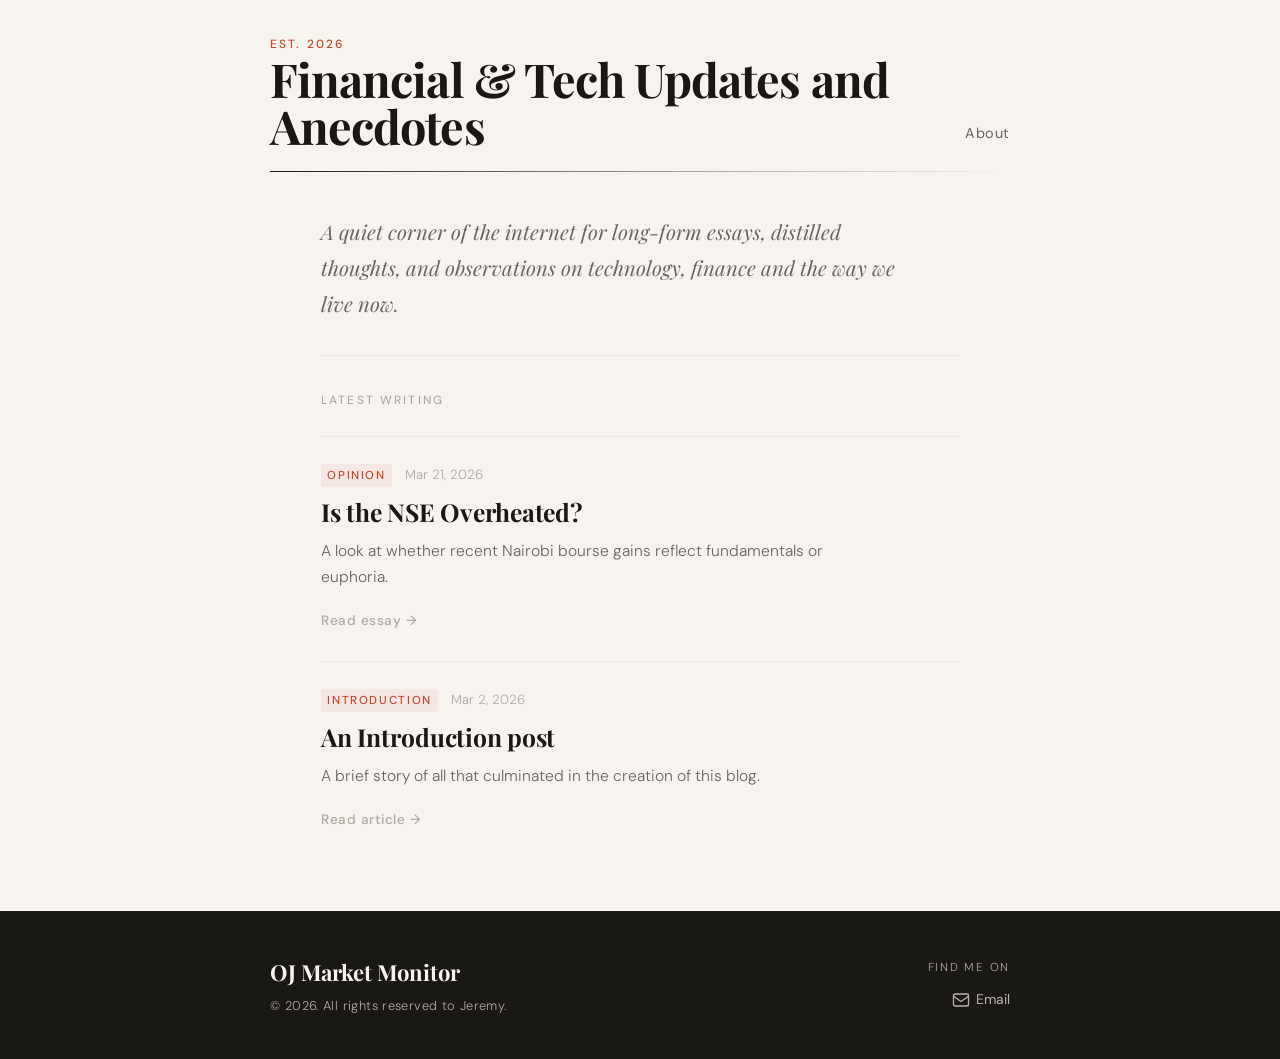
==== index.html @ dc209d35 "Update index.html" ====
<!DOCTYPE html>

<html lang="en">
<head>
<meta charset="utf-8"/>
<meta content="width=device-width, initial-scale=1.0" name="viewport"/>
<title>OJ Market Monitor</title>
<link href="/images/favicon.ico" rel="icon" type="image/x-icon"/>
<link href="style.css" rel="stylesheet"/>
<link href="https://fonts.googleapis.com/css2?family=Playfair+Display:ital,wght@0,400;0,700;1,400&amp;family=DM+Sans:wght@300;400;500&amp;display=swap" rel="stylesheet">
</link></head>
<body>
<!-- HEADER -->
<header class="site-header">
<div class="header-inner">
<div class="site-brand">
<span class="site-label">est. 2026</span>
<h1 class="site-title">Financial &amp; Tech Updates and Anecdotes</h1>
</div>
<br/>
<nav class="site-nav">
<a href="about.html">About</a>
</nav>
</div>
<div class="header-rule"></div>
</header>
<!-- MAIN -->
<main class="main-content">
<!-- INTRO -->
<section class="intro-section">
<p class="intro-text">
        A quiet corner of the internet for long-form essays, distilled thoughts, 
        and observations on technology, finance and the way we live now. 
      </p>
</section>
<!-- ARTICLE CARDS -->
<section class="articles-section">
<div class="section-label">Latest Writing</div><article class="card" data-index="04">
<a class="card-link" href="nse-overheated.html">
<div class="card-meta">
<span class="card-tag">Opinion</span>
<span class="card-date">Mar 21, 2026</span>
</div>
<h2 class="card-title">Is the NSE Overheated?</h2>
<p class="card-excerpt">
            A look at whether recent Nairobi bourse gains reflect fundamentals or euphoria.
          </p>
<span class="card-read">Read essay →</span>
</a>
</article>
<article class="card" data-index="01">
<a class="card-link" href="article1.html">
<div class="card-meta">
<span class="card-tag">Introduction</span>
<span class="card-date">Mar 2, 2026</span>
</div>
<h2 class="card-title">An Introduction post</h2>
<p class="card-excerpt">
             A brief story of all that culminated in the creation of this blog. 
          </p>
<span class="card-read">Read article →</span>
</a>
</article>
</section>
</main>
<!-- FOOTER -->
<footer class="site-footer">
<div class="footer-inner">
<div class="footer-brand">
<span class="footer-title">OJ Market Monitor</span>
<span class="footer-copy">© 2026. All rights reserved to Jeremy.</span>
</div>
<div class="footer-socials">
<span class="socials-label">Find me on</span>
<div class="social-links">
<a aria-label="Email" class="social-link" href="mailto:jeremyangwenyi.ja@gmail.com">
<svg fill="none" height="18" stroke="currentColor" stroke-width="1.8" viewbox="0 0 24 24" width="18"><rect height="16" rx="2" width="20" x="2" y="4"></rect><path d="m2 7 10 7 10-7"></path></svg>
            Email
          </a>
</div>
</div>
</div>
</footer>
<script src="main.js"></script>
</body>
</html>
---- style.css ----
/* =============================================
   THE MARGIN — style.css
   ============================================= */

*, *::before, *::after {
  box-sizing: border-box;
  margin: 0;
  padding: 0;
}

:root {
  --ink:        #1a1814;
  --ink-light:  #6b6560;
  --ink-faint:  #b0aaa4;
  --paper:      #f7f4ef;
  --paper-warm: #ede9e2;
  --accent:     #c9472b;
  --accent-pale:#f5e8e4;

  --font-serif: 'Playfair Display', Georgia, serif;
  --font-sans:  'DM Sans', system-ui, sans-serif;

  --max-width: 740px;
  --gutter:    clamp(1.25rem, 5vw, 3rem);
}

html {
  font-size: 17px;
  scroll-behavior: smooth;
}

body {
  background-color: var(--paper);
  color: var(--ink);
  font-family: var(--font-sans);
  font-weight: 300;
  line-height: 1.7;
  min-height: 100vh;
  display: flex;
  flex-direction: column;
}

/* ── HEADER ─────────────────────────────────── */

.site-header {
  padding: 2rem var(--gutter) 0;
  opacity: 0;
  transform: translateY(-12px);
  animation: fadeUp 0.6s ease forwards;
}

.header-inner {
  max-width: var(--max-width);
  margin: 0 auto;
  display: flex;
  align-items: flex-end;
  justify-content: space-between;
  gap: 1rem;
  padding-bottom: 1.25rem;
}

.site-brand {
  display: flex;
  flex-direction: column;
  gap: 0.1rem;
}

.site-label {
  font-family: var(--font-sans);
  font-size: 0.7rem;
  font-weight: 500;
  letter-spacing: 0.18em;
  text-transform: uppercase;
  color: var(--accent);
}

.site-title {
  font-family: var(--font-serif);
  font-size: clamp(2rem, 5vw, 2.75rem);
  font-weight: 700;
  letter-spacing: -0.02em;
  line-height: 1;
  color: var(--ink);
}

.site-nav {
  display: flex;
  gap: 1.5rem;
  padding-bottom: 0.25rem;
}

.site-nav a {
  font-family: var(--font-sans);
  font-size: 0.85rem;
  font-weight: 400;
  letter-spacing: 0.04em;
  color: var(--ink-light);
  text-decoration: none;
  transition: color 0.2s;
}

.site-nav a:hover {
  color: var(--accent);
}

.header-rule {
  max-width: var(--max-width);
  margin: 0 auto;
  height: 1px;
  background: linear-gradient(to right, var(--ink) 0%, var(--ink-faint) 60%, transparent 100%);
}

/* ── MAIN ────────────────────────────────────── */

.main-content {
  flex: 1;
  max-width: var(--max-width);
  width: 100%;
  margin: 0 auto;
  padding: 0 var(--gutter);
}

/* ── INTRO ───────────────────────────────────── */

.intro-section {
  padding: 2.5rem 0 2rem;
  border-bottom: 1px solid var(--paper-warm);
  opacity: 0;
  animation: fadeUp 0.6s 0.15s ease forwards;
}

.intro-text {
  font-family: var(--font-serif);
  font-style: italic;
  font-size: clamp(1rem, 2.5vw, 1.2rem);
  line-height: 1.75;
  color: var(--ink-light);
  max-width: 580px;
}

/* ── ARTICLES ────────────────────────────────── */

.articles-section {
  padding: 2rem 0 3rem;
}

.section-label {
  font-size: 0.7rem;
  font-weight: 500;
  letter-spacing: 0.18em;
  text-transform: uppercase;
  color: var(--ink-faint);
  margin-bottom: 1.5rem;
}

/* ── CARD ────────────────────────────────────── */

.card {
  border-top: 1px solid var(--paper-warm);
  opacity: 0;
  animation: fadeUp 0.55s ease forwards;
}

.card:nth-child(2) { animation-delay: 0.25s; }
.card:nth-child(3) { animation-delay: 0.35s; }
.card:nth-child(4) { animation-delay: 0.45s; }
.card:nth-child(5) { animation-delay: 0.55s; }

.card-link {
  display: block;
  padding: 1.6rem 0;
  text-decoration: none;
  color: inherit;
  position: relative;
  transition: padding-left 0.3s ease;
}

.card-link::before {
  content: '';
  position: absolute;
  left: 0;
  top: 1.6rem;
  bottom: 1.6rem;
  width: 2px;
  background-color: var(--accent);
  transform: scaleY(0);
  transform-origin: top;
  transition: transform 0.3s ease;
}

.card:hover .card-link {
  padding-left: 1rem;
}

.card:hover .card-link::before {
  transform: scaleY(1);
}

.card-meta {
  display: flex;
  align-items: center;
  gap: 0.75rem;
  margin-bottom: 0.5rem;
}

.card-tag {
  font-size: 0.68rem;
  font-weight: 500;
  letter-spacing: 0.14em;
  text-transform: uppercase;
  color: var(--accent);
  background-color: var(--accent-pale);
  padding: 0.15em 0.55em;
  border-radius: 2px;
}

.card-date {
  font-size: 0.78rem;
  color: var(--ink-faint);
}

.card-title {
  font-family: var(--font-serif);
  font-size: clamp(1.15rem, 3vw, 1.45rem);
  font-weight: 700;
  line-height: 1.3;
  letter-spacing: -0.01em;
  color: var(--ink);
  margin-bottom: 0.6rem;
  transition: color 0.2s;
}

.card:hover .card-title {
  color: var(--accent);
}

.card-excerpt {
  font-size: 0.92rem;
  color: var(--ink-light);
  line-height: 1.65;
  margin-bottom: 0.9rem;
  max-width: 560px;
}

.card-read {
  font-size: 0.8rem;
  font-weight: 500;
  letter-spacing: 0.04em;
  color: var(--ink-faint);
  transition: color 0.2s;
}

.card:hover .card-read {
  color: var(--accent);
}

/* ── FOOTER ──────────────────────────────────── */

.site-footer {
  background-color: var(--ink);
  color: var(--paper);
  padding: 2.5rem var(--gutter);
}

.footer-inner {
  max-width: var(--max-width);
  margin: 0 auto;
  display: flex;
  align-items: center;
  justify-content: space-between;
  gap: 2rem;
  flex-wrap: wrap;
}

.footer-brand {
  display: flex;
  flex-direction: column;
  gap: 0.2rem;
}

.footer-title {
  font-family: var(--font-serif);
  font-size: 1.3rem;
  font-weight: 700;
}

.footer-copy {
  font-size: 0.75rem;
  color: var(--ink-faint);
  letter-spacing: 0.03em;
}

.footer-socials {
  display: flex;
  flex-direction: column;
  align-items: flex-end;
  gap: 0.6rem;
}

.socials-label {
  font-size: 0.68rem;
  letter-spacing: 0.15em;
  text-transform: uppercase;
  color: var(--ink-faint);
}

.social-links {
  display: flex;
  gap: 1.25rem;
  flex-wrap: wrap;
}

.social-link {
  display: flex;
  align-items: center;
  gap: 0.35rem;
  font-size: 0.82rem;
  font-weight: 400;
  color: var(--paper-warm);
  text-decoration: none;
  opacity: 0.75;
  transition: opacity 0.2s, color 0.2s;
}

.social-link:hover {
  opacity: 1;
  color: var(--accent);
}

/* ── ANIMATION ───────────────────────────────── */

@keyframes fadeUp {
  to {
    opacity: 1;
    transform: translateY(0);
  }
  from {
    opacity: 0;
    transform: translateY(16px);
  }
}

/* ── ARTICLE PAGE ────────────────────────────── */

.article-hero {
  padding: 3rem 0 2.5rem;
  border-bottom: 1px solid var(--paper-warm);
  opacity: 0;
  animation: fadeUp 0.6s 0.1s ease forwards;
}

.article-back {
  display: inline-flex;
  align-items: center;
  gap: 0.4rem;
  font-size: 0.78rem;
  font-weight: 500;
  letter-spacing: 0.06em;
  color: var(--ink-faint);
  text-decoration: none;
  margin-bottom: 2rem;
  transition: color 0.2s;
}

.article-back:hover {
  color: var(--accent);
}

.article-back svg {
  transition: transform 0.2s;
}

.article-back:hover svg {
  transform: translateX(-3px);
}

.article-meta {
  display: flex;
  align-items: center;
  gap: 0.75rem;
  margin-bottom: 1rem;
}

.article-title {
  font-family: var(--font-serif);
  font-size: clamp(1.9rem, 5vw, 2.75rem);
  font-weight: 700;
  line-height: 1.2;
  letter-spacing: -0.02em;
  color: var(--ink);
  margin-bottom: 1.25rem;
}

.article-byline {
  display: flex;
  align-items: center;
  gap: 1rem;
  font-size: 0.82rem;
  color: var(--ink-faint);
}

.article-byline .author {
  color: var(--ink-light);
  font-weight: 500;
}

.article-byline .sep {
  width: 3px;
  height: 3px;
  border-radius: 50%;
  background: var(--ink-faint);
  display: inline-block;
}

/* ── ARTICLE BODY ────────────────────────────── */

.article-body {
  padding: 2.5rem 0 3.5rem;
  opacity: 0;
  animation: fadeUp 0.6s 0.25s ease forwards;
}

.article-body .lead {
  font-family: var(--font-serif);
  font-style: italic;
  font-size: clamp(1.05rem, 2.5vw, 1.25rem);
  line-height: 1.75;
  color: var(--ink-light);
  margin-bottom: 2rem;
  padding-bottom: 2rem;
  border-bottom: 1px solid var(--paper-warm);
}

.article-body p {
  font-size: 1rem;
  line-height: 1.8;
  color: var(--ink);
  margin-bottom: 1.4rem;
}

.article-body h2 {
  font-family: var(--font-serif);
  font-size: clamp(1.2rem, 3vw, 1.5rem);
  font-weight: 700;
  line-height: 1.3;
  letter-spacing: -0.01em;
  color: var(--ink);
  margin: 2.5rem 0 0.9rem;
}

.article-body blockquote {
  margin: 2rem 0;
  padding: 1.25rem 1.5rem;
  border-left: 3px solid var(--accent);
  background-color: var(--accent-pale);
  border-radius: 0 4px 4px 0;
}

.article-body blockquote p {
  font-family: var(--font-serif);
  font-style: italic;
  font-size: 1.05rem;
  color: var(--ink-light);
  margin-bottom: 0;
}

/* ── ARTICLE FOOTER ──────────────────────────── */

.article-footer {
  padding: 2rem 0 3rem;
  border-top: 1px solid var(--paper-warm);
  opacity: 0;
  animation: fadeUp 0.6s 0.4s ease forwards;
}

.article-footer-label {
  font-size: 0.7rem;
  font-weight: 500;
  letter-spacing: 0.18em;
  text-transform: uppercase;
  color: var(--ink-faint);
  margin-bottom: 1.25rem;
}

.article-nav {
  display: flex;
  gap: 1rem;
  flex-wrap: wrap;
}

.article-nav-link {
  display: inline-flex;
  align-items: center;
  gap: 0.5rem;
  font-size: 0.85rem;
  font-weight: 500;
  color: var(--ink);
  text-decoration: none;
  padding: 0.6rem 1rem;
  border: 1px solid var(--paper-warm);
  border-radius: 3px;
  background: white;
  transition: border-color 0.2s, color 0.2s, background 0.2s;
}

.article-nav-link:hover {
  border-color: var(--accent);
  color: var(--accent);
  background: var(--accent-pale);
}

/* ── RESPONSIVE ──────────────────────────────── */

@media (max-width: 540px) {
  .header-inner {
    flex-direction: column;
    align-items: flex-start;
    gap: 0.75rem;
  }

  .footer-inner {
    flex-direction: column;
    align-items: flex-start;
  }

  .footer-socials {
    align-items: flex-start;
  }
}
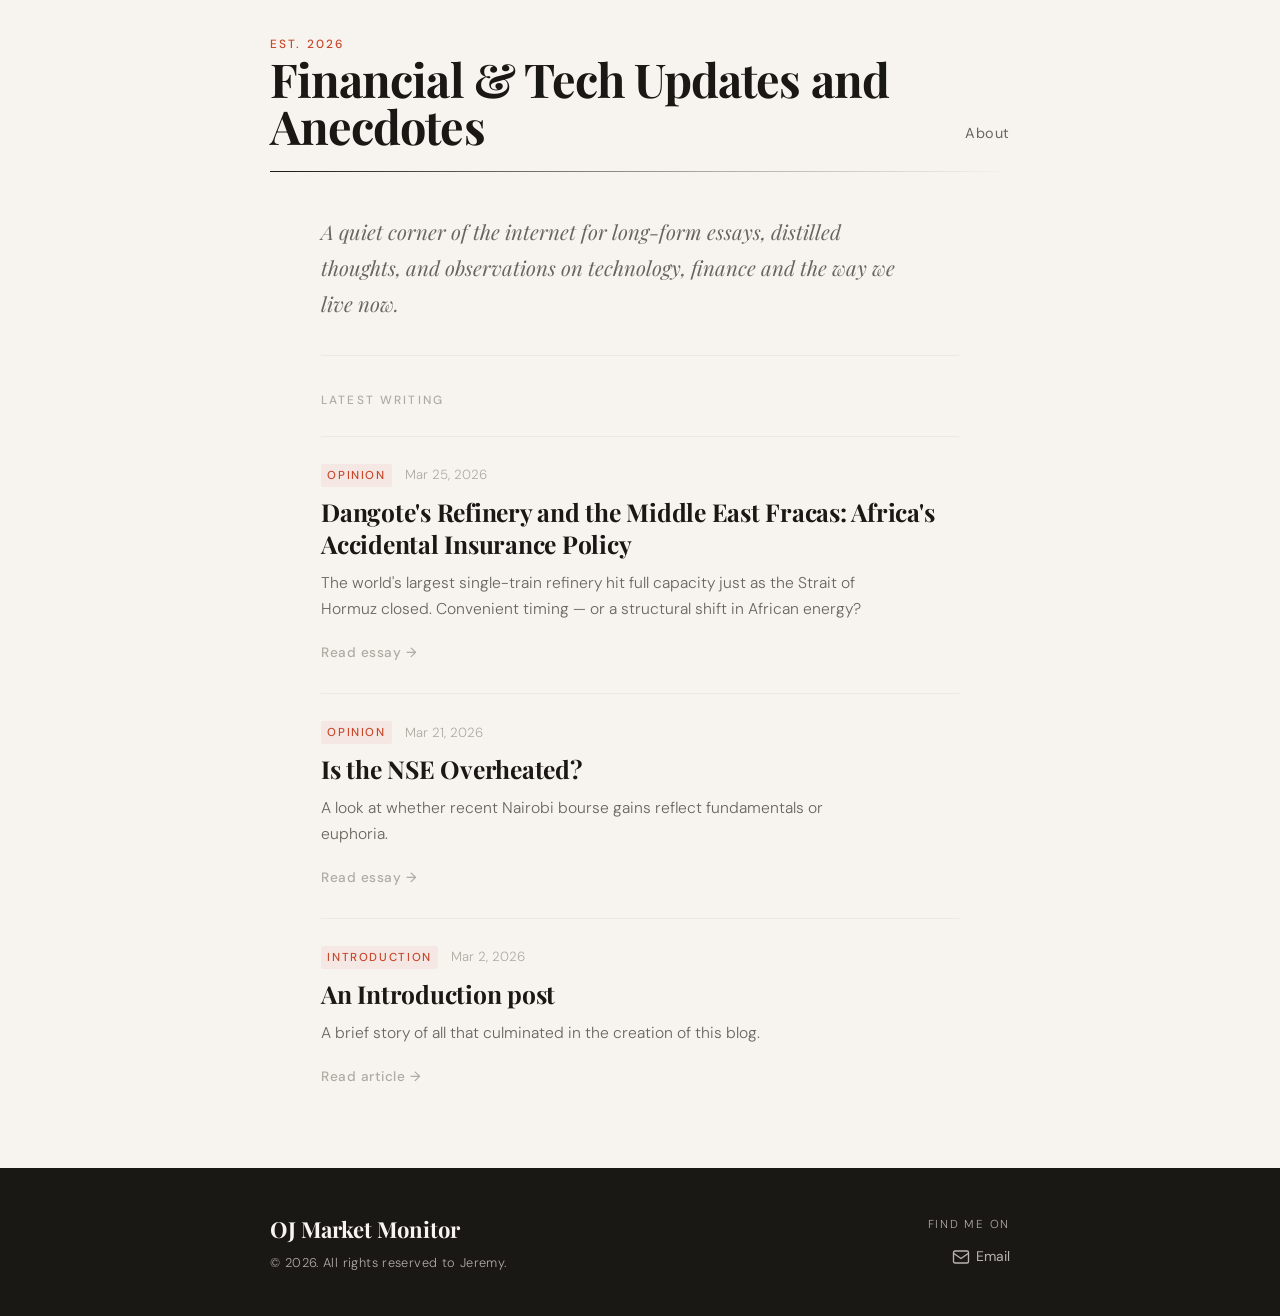
==== commit ac952717: "Auto: publish new article" ====
--- a/index.html
+++ b/index.html
@@ -7,8 +7,8 @@
 <title>OJ Market Monitor</title>
 <link href="/images/favicon.ico" rel="icon" type="image/x-icon"/>
 <link href="style.css" rel="stylesheet"/>
-<link href="https://fonts.googleapis.com/css2?family=Playfair+Display:ital,wght@0,400;0,700;1,400&amp;family=DM+Sans:wght@300;400;500&amp;display=swap" rel="stylesheet">
-</link></head>
+<link href="https://fonts.googleapis.com/css2?family=Playfair+Display:ital,wght@0,400;0,700;1,400&amp;family=DM+Sans:wght@300;400;500&amp;display=swap" rel="stylesheet"/>
+</head>
 <body>
 <!-- HEADER -->
 <header class="site-header">
@@ -35,7 +35,19 @@
 </section>
 <!-- ARTICLE CARDS -->
 <section class="articles-section">
-<div class="section-label">Latest Writing</div><article class="card" data-index="04">
+<div class="section-label">Latest Writing</div><article class="card" data-index="05">
+<a class="card-link" href="dangote-refinery-hormuz.html">
+<div class="card-meta">
+<span class="card-tag">Opinion</span>
+<span class="card-date">Mar 25, 2026</span>
+</div>
+<h2 class="card-title">Dangote's Refinery and the Middle East Fracas: Africa's Accidental Insurance Policy</h2>
+<p class="card-excerpt">
+            The world's largest single-train refinery hit full capacity just as the Strait of Hormuz closed. Convenient timing — or a structural shift in African energy?
+          </p>
+<span class="card-read">Read essay →</span>
+</a>
+</article><article class="card" data-index="04">
 <a class="card-link" href="nse-overheated.html">
 <div class="card-meta">
 <span class="card-tag">Opinion</span>
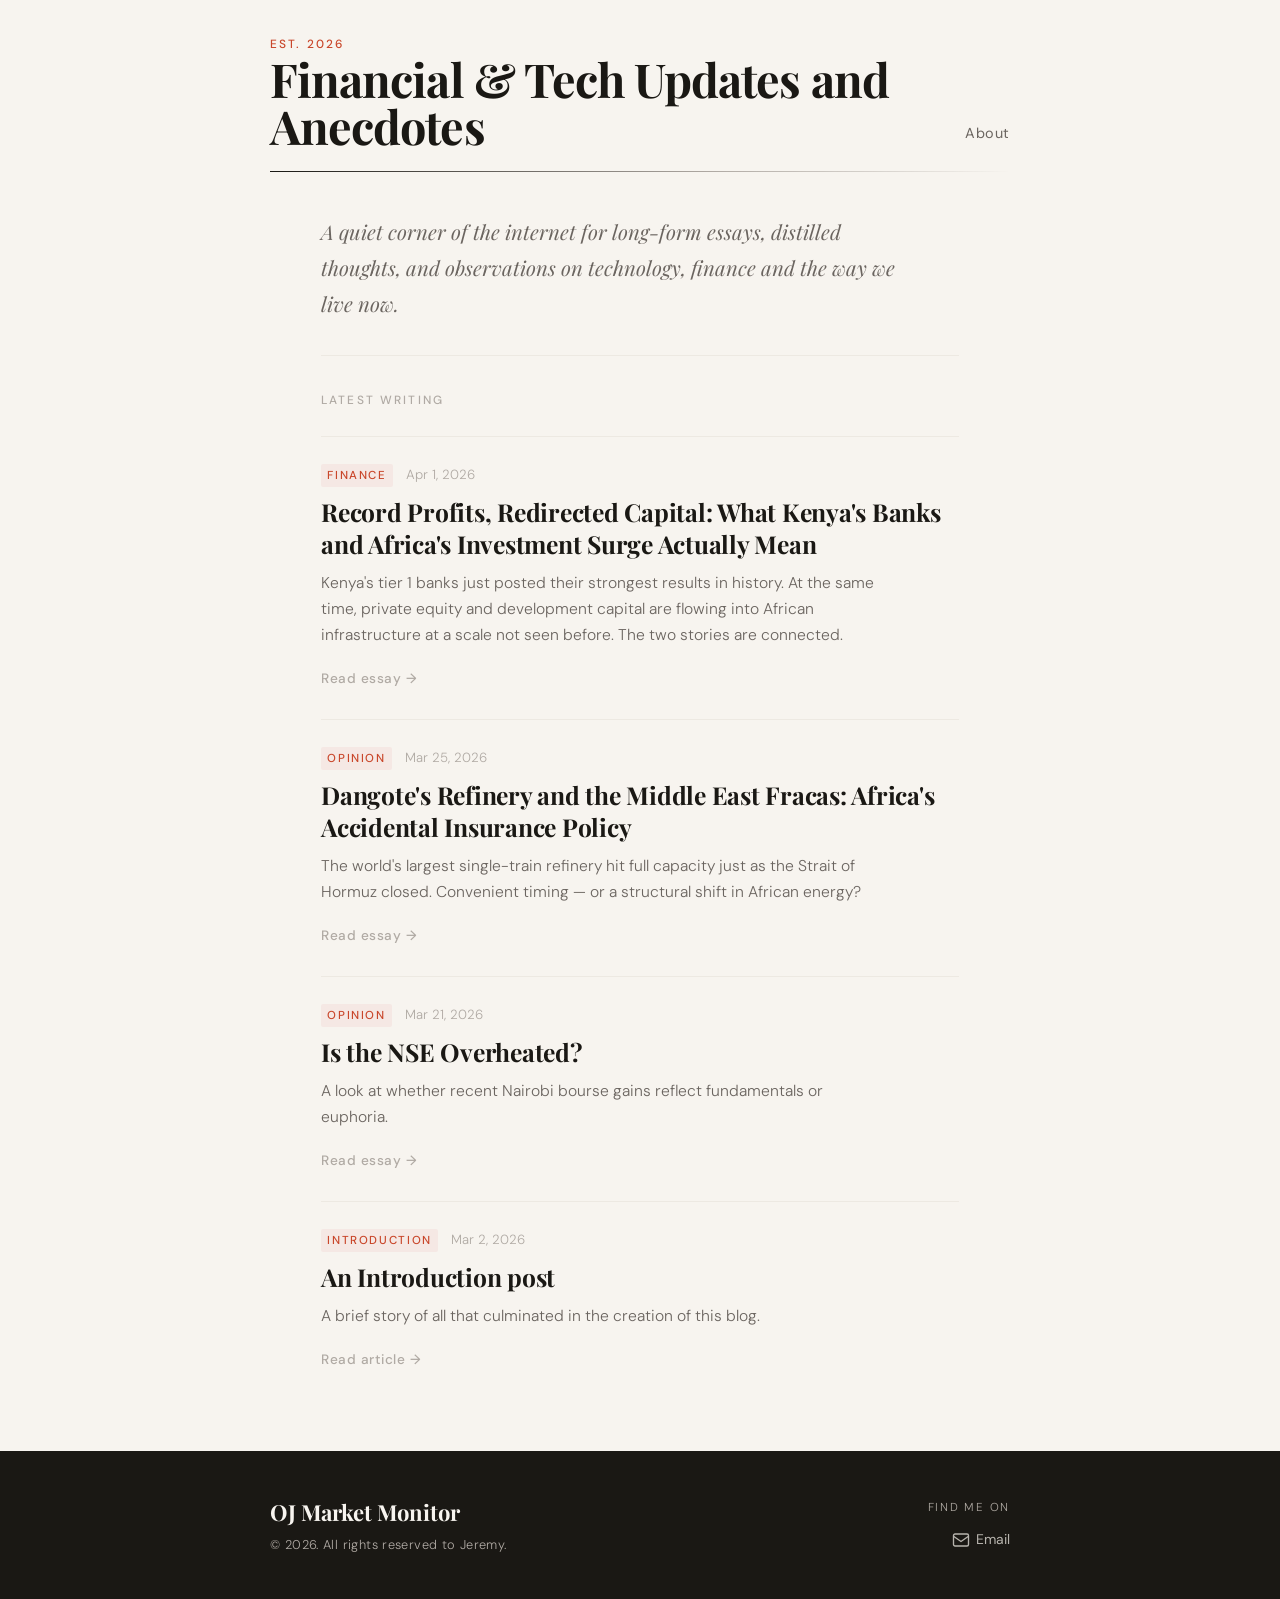
==== commit a9817bcf: "Auto: publish new article" ====
--- a/index.html
+++ b/index.html
@@ -5,7 +5,6 @@
 <meta charset="utf-8"/>
 <meta content="width=device-width, initial-scale=1.0" name="viewport"/>
 <title>OJ Market Monitor</title>
-<link href="/images/favicon.ico" rel="icon" type="image/x-icon"/>
 <link href="style.css" rel="stylesheet"/>
 <link href="https://fonts.googleapis.com/css2?family=Playfair+Display:ital,wght@0,400;0,700;1,400&amp;family=DM+Sans:wght@300;400;500&amp;display=swap" rel="stylesheet"/>
 </head>
@@ -35,7 +34,19 @@
 </section>
 <!-- ARTICLE CARDS -->
 <section class="articles-section">
-<div class="section-label">Latest Writing</div><article class="card" data-index="05">
+<div class="section-label">Latest Writing</div><article class="card" data-index="06">
+<a class="card-link" href="kenyan-banks-africa-investment.html">
+<div class="card-meta">
+<span class="card-tag">Finance</span>
+<span class="card-date">Apr 1, 2026</span>
+</div>
+<h2 class="card-title">Record Profits, Redirected Capital: What Kenya's Banks and Africa's Investment Surge Actually Mean</h2>
+<p class="card-excerpt">
+            Kenya's tier 1 banks just posted their strongest results in history. At the same time, private equity and development capital are flowing into African infrastructure at a scale not seen before. The two stories are connected.
+          </p>
+<span class="card-read">Read essay →</span>
+</a>
+</article><article class="card" data-index="05">
 <a class="card-link" href="dangote-refinery-hormuz.html">
 <div class="card-meta">
 <span class="card-tag">Opinion</span>
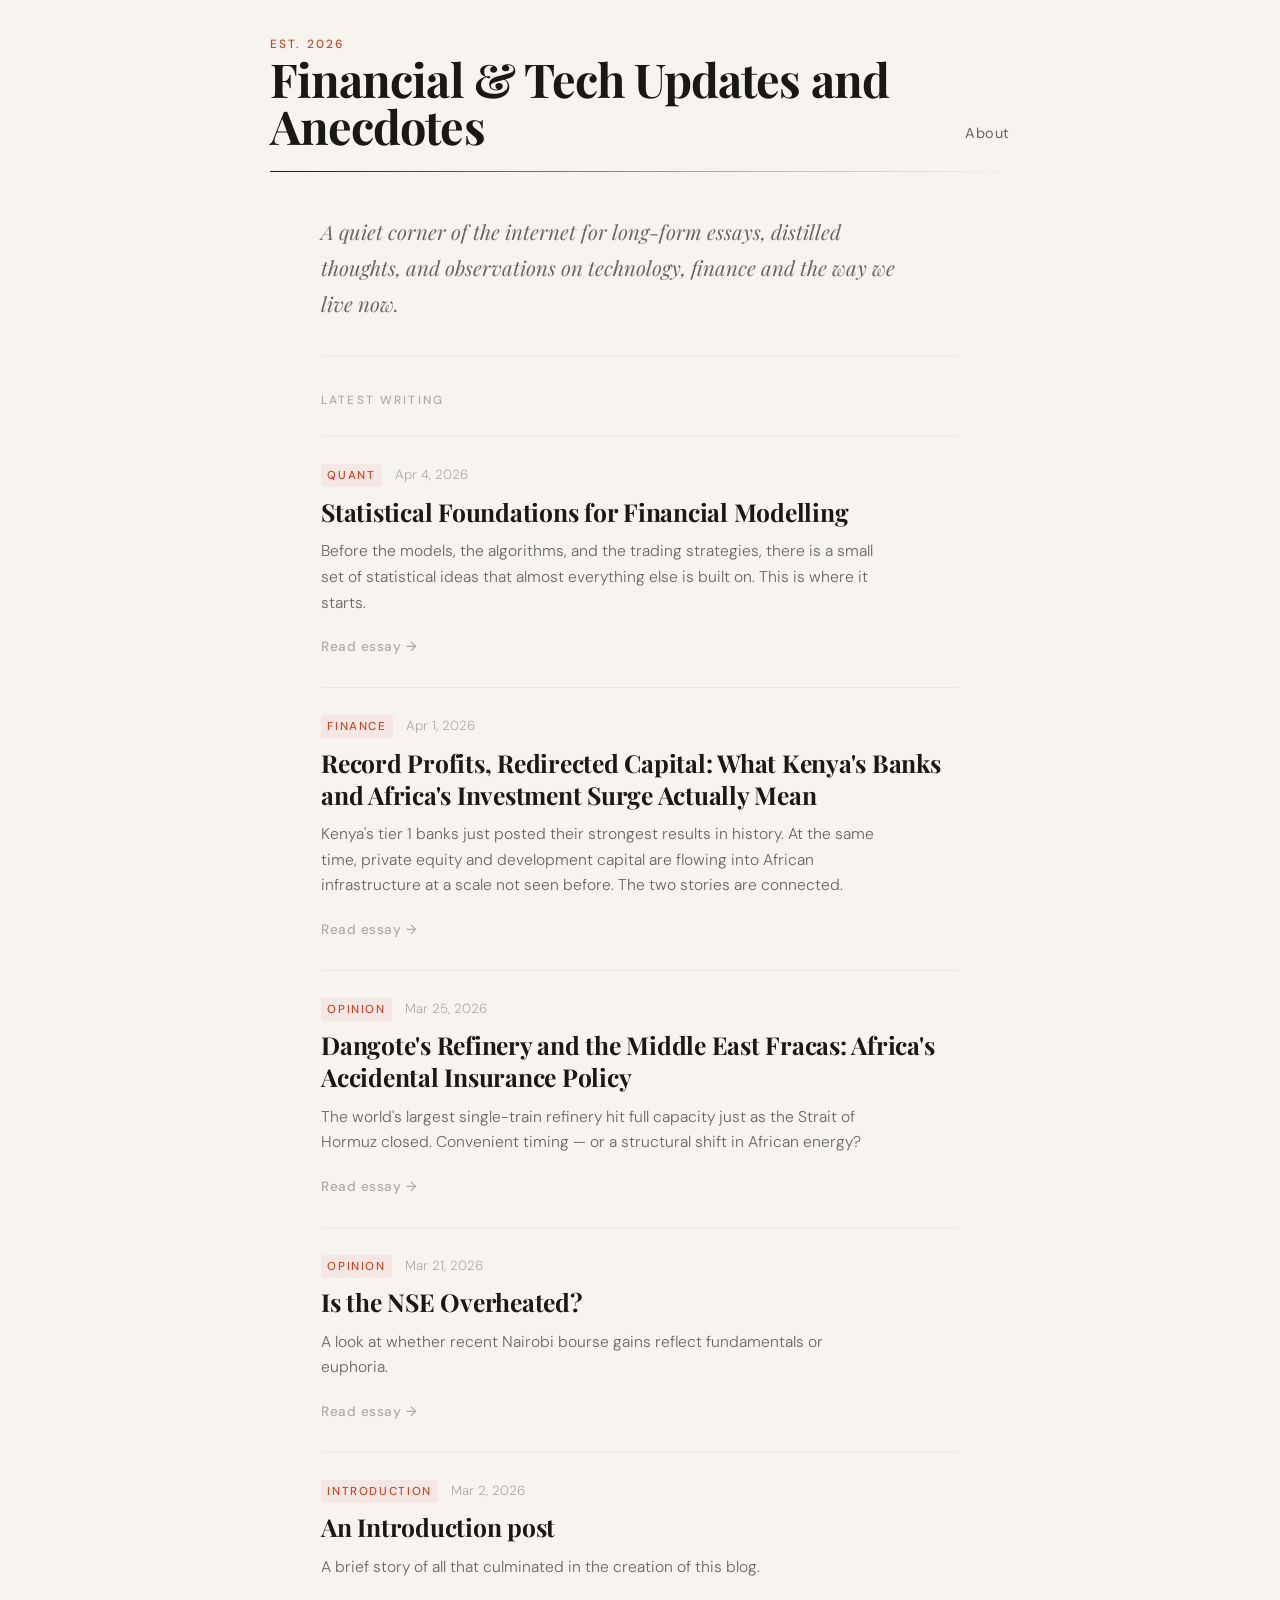
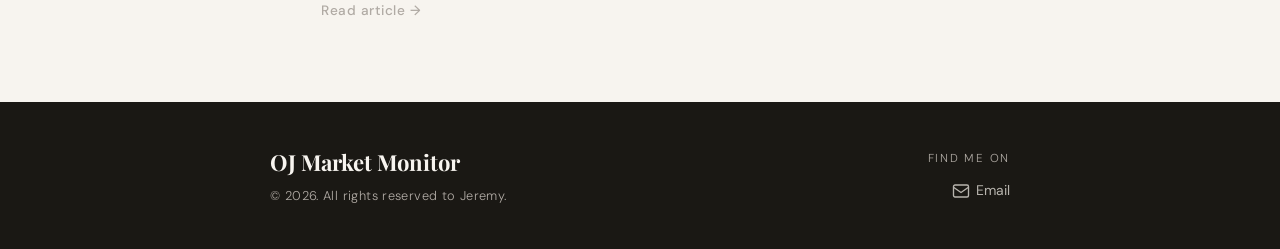
==== commit 54f7ca5d: "Auto: publish new article" ====
--- a/index.html
+++ b/index.html
@@ -34,7 +34,19 @@
 </section>
 <!-- ARTICLE CARDS -->
 <section class="articles-section">
-<div class="section-label">Latest Writing</div><article class="card" data-index="06">
+<div class="section-label">Latest Writing</div><article class="card" data-index="07">
+<a class="card-link" href="statistical-foundations.html">
+<div class="card-meta">
+<span class="card-tag">Quant</span>
+<span class="card-date">Apr 4, 2026</span>
+</div>
+<h2 class="card-title">Statistical Foundations for Financial Modelling</h2>
+<p class="card-excerpt">
+            Before the models, the algorithms, and the trading strategies, there is a small set of statistical ideas that almost everything else is built on. This is where it starts.
+          </p>
+<span class="card-read">Read essay →</span>
+</a>
+</article><article class="card" data-index="06">
 <a class="card-link" href="kenyan-banks-africa-investment.html">
 <div class="card-meta">
 <span class="card-tag">Finance</span>
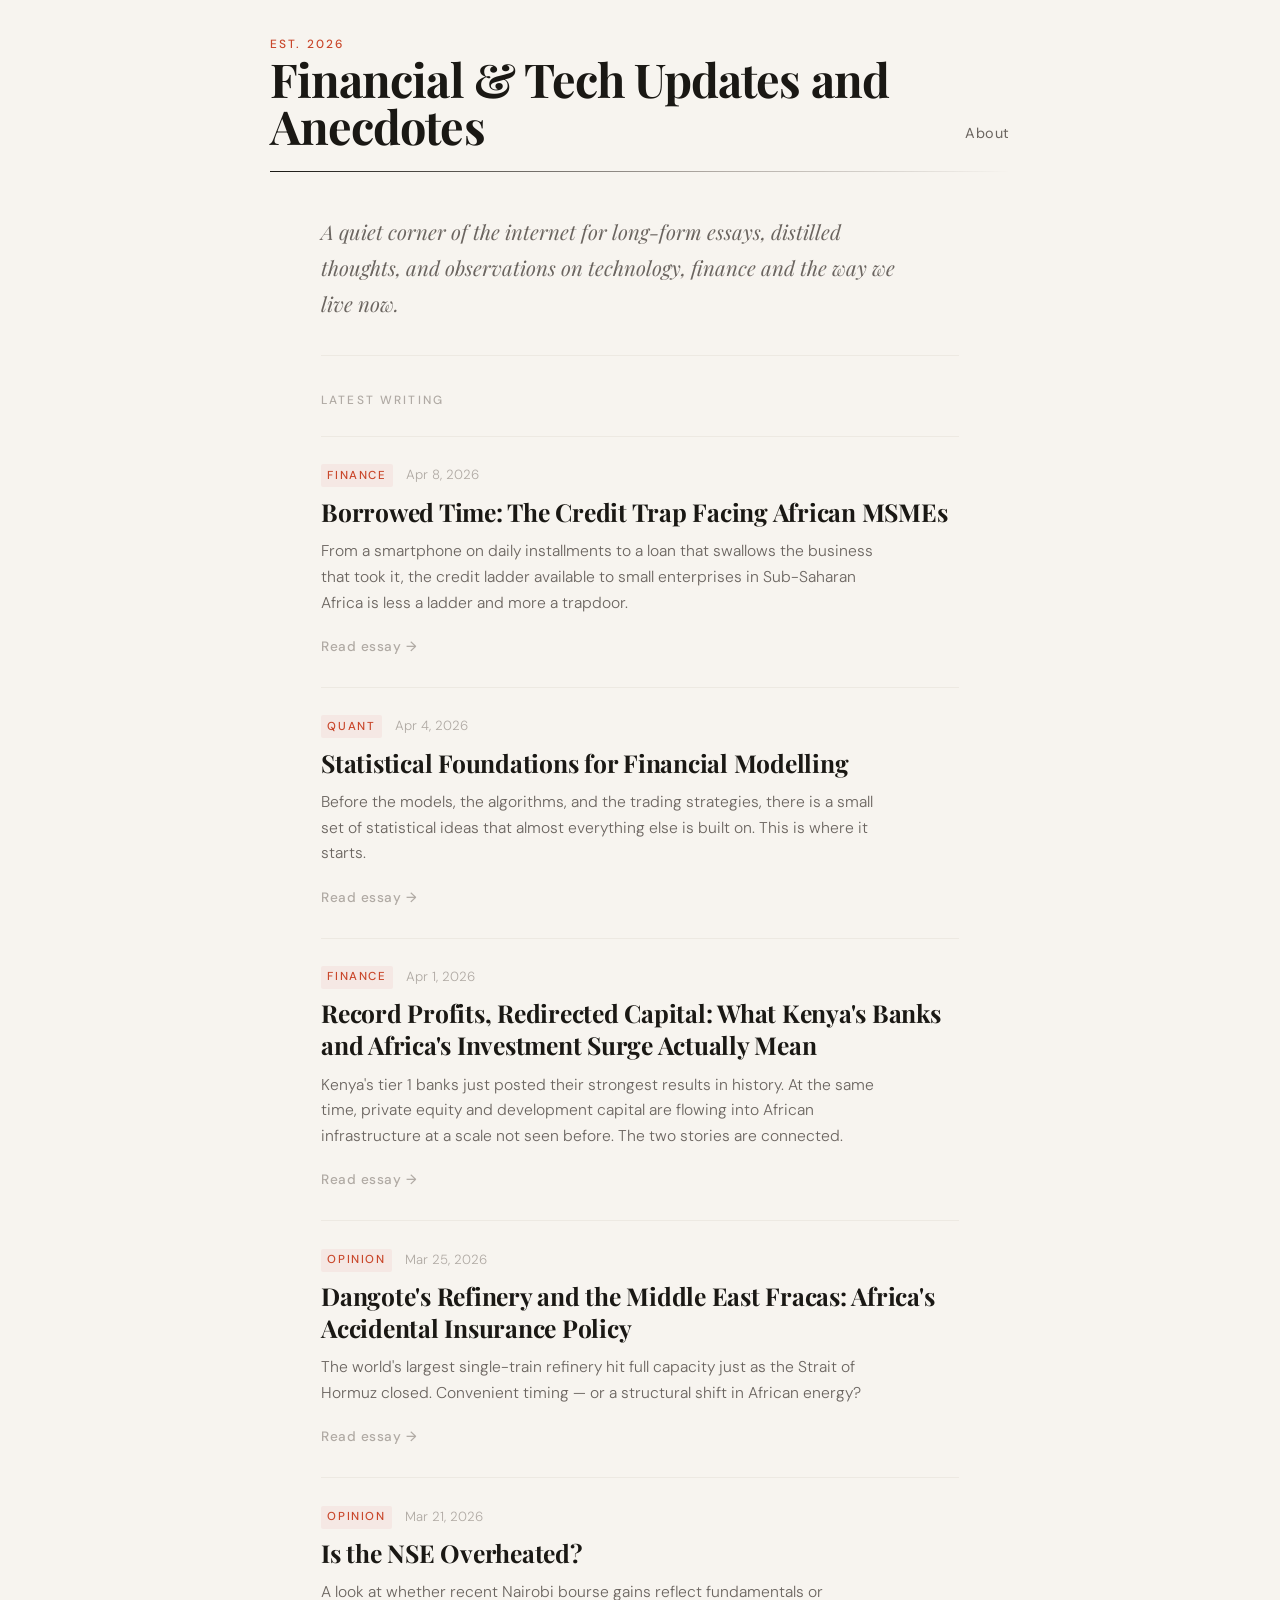
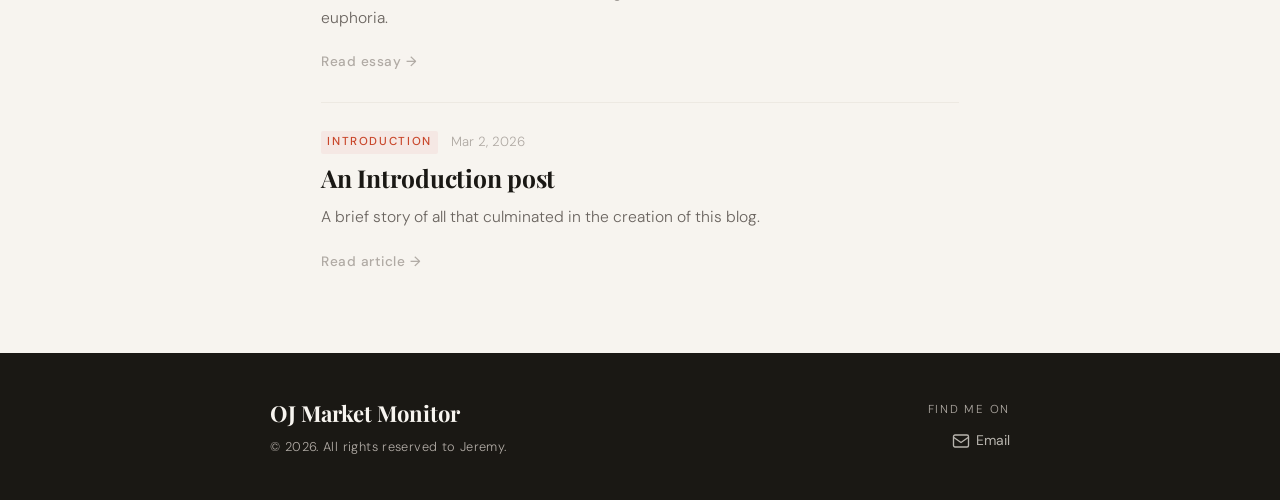
==== commit 3e460ed0: "Auto: publish new article" ====
--- a/index.html
+++ b/index.html
@@ -34,7 +34,19 @@
 </section>
 <!-- ARTICLE CARDS -->
 <section class="articles-section">
-<div class="section-label">Latest Writing</div><article class="card" data-index="07">
+<div class="section-label">Latest Writing</div><article class="card" data-index="08">
+<a class="card-link" href="credit-financing-africa.html">
+<div class="card-meta">
+<span class="card-tag">Finance</span>
+<span class="card-date">Apr 8, 2026</span>
+</div>
+<h2 class="card-title">Borrowed Time: The Credit Trap Facing African MSMEs</h2>
+<p class="card-excerpt">
+            From a smartphone on daily installments to a loan that swallows the business that took it, the credit ladder available to small enterprises in Sub-Saharan Africa is less a ladder and more a trapdoor.
+          </p>
+<span class="card-read">Read essay →</span>
+</a>
+</article><article class="card" data-index="07">
 <a class="card-link" href="statistical-foundations.html">
 <div class="card-meta">
 <span class="card-tag">Quant</span>
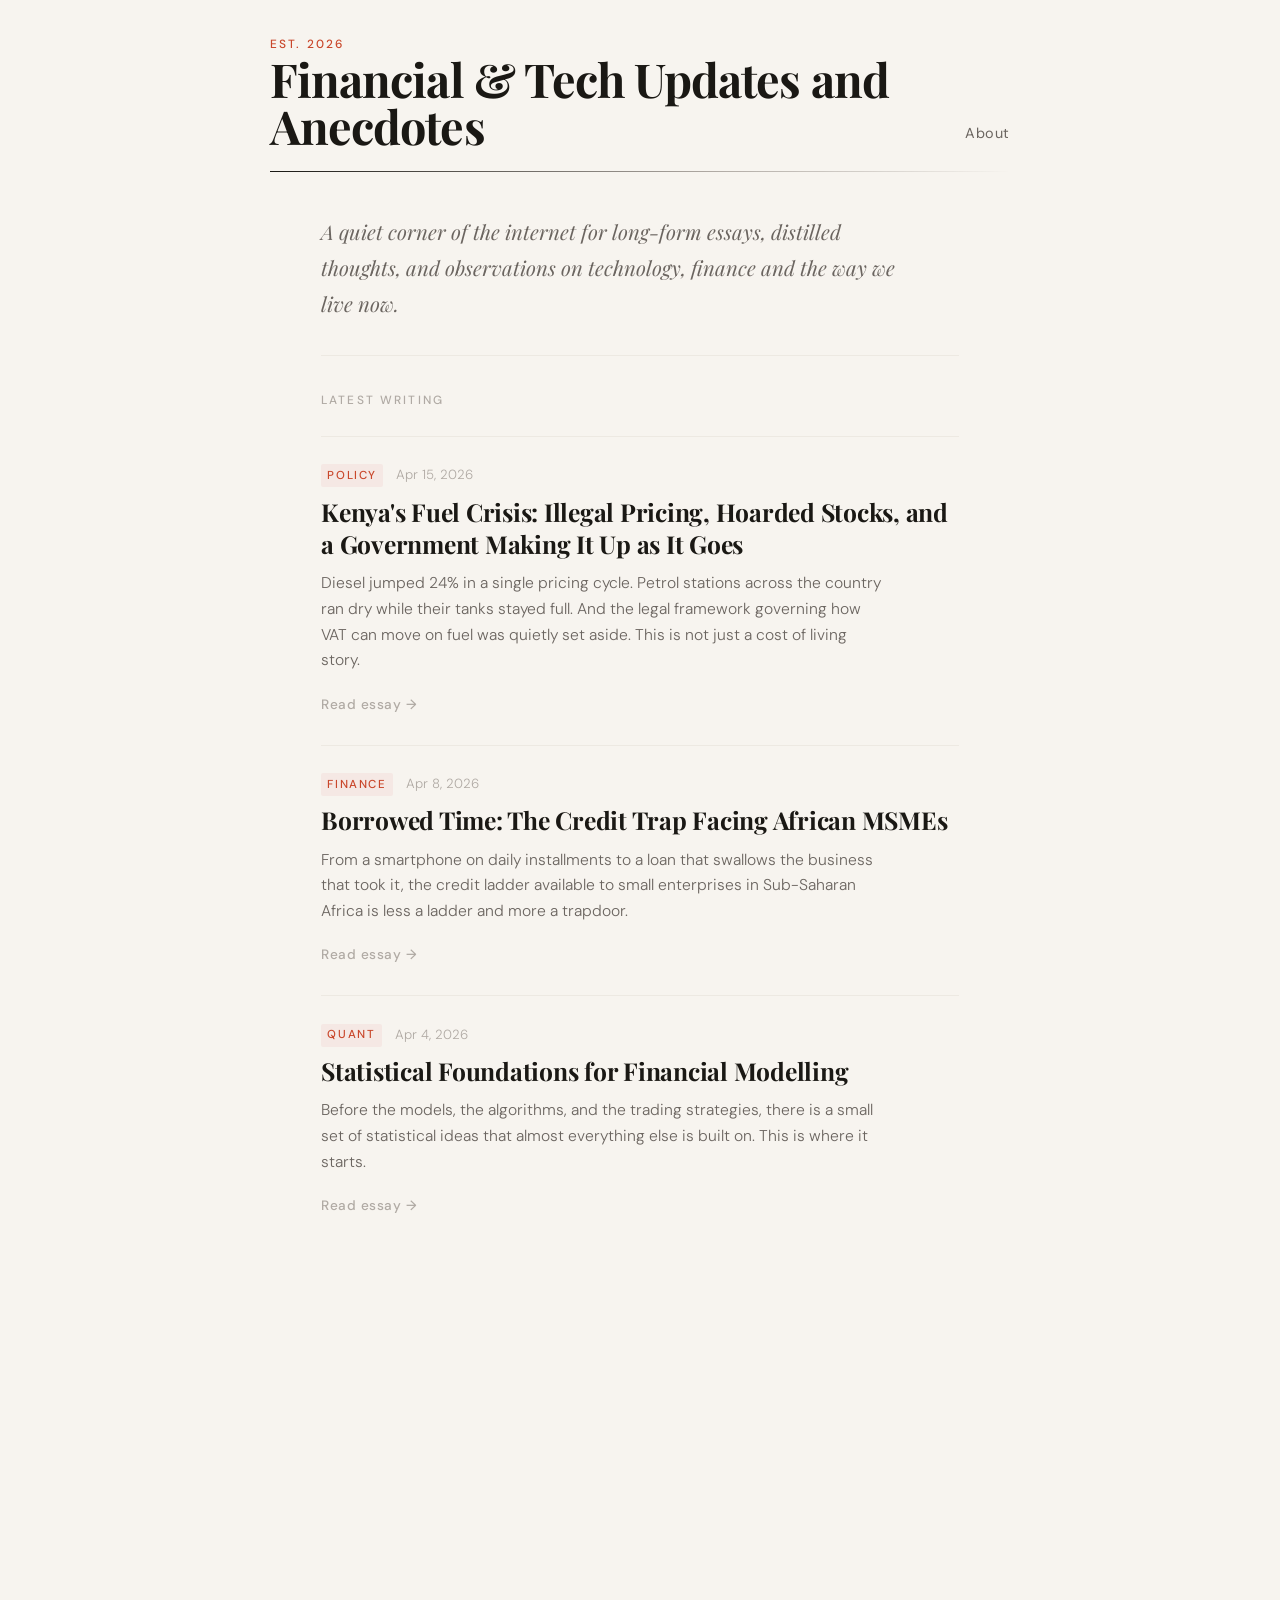
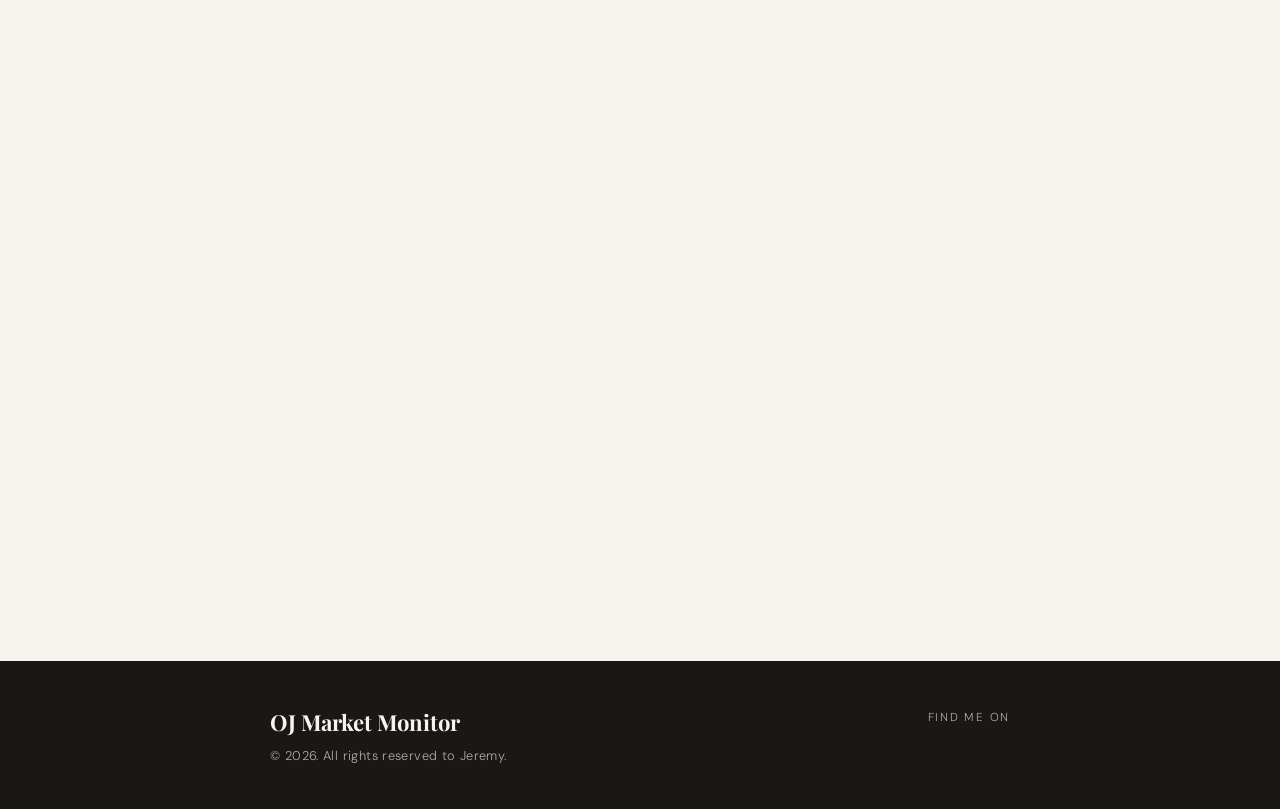
==== commit 3698d478: "Auto: publish new article" ====
--- a/index.html
+++ b/index.html
@@ -34,7 +34,19 @@
 </section>
 <!-- ARTICLE CARDS -->
 <section class="articles-section">
-<div class="section-label">Latest Writing</div><article class="card" data-index="08">
+<div class="section-label">Latest Writing</div><article class="card" data-index="09">
+<a class="card-link" href="kenya-fuel-crisis.html">
+<div class="card-meta">
+<span class="card-tag">Policy</span>
+<span class="card-date">Apr 15, 2026</span>
+</div>
+<h2 class="card-title">Kenya's Fuel Crisis: Illegal Pricing, Hoarded Stocks, and a Government Making It Up as It Goes</h2>
+<p class="card-excerpt">
+            Diesel jumped 24% in a single pricing cycle. Petrol stations across the country ran dry while their tanks stayed full. And the legal framework governing how VAT can move on fuel was quietly set aside. This is not just a cost of living story.
+          </p>
+<span class="card-read">Read essay →</span>
+</a>
+</article><article class="card" data-index="08">
 <a class="card-link" href="credit-financing-africa.html">
 <div class="card-meta">
 <span class="card-tag">Finance</span>
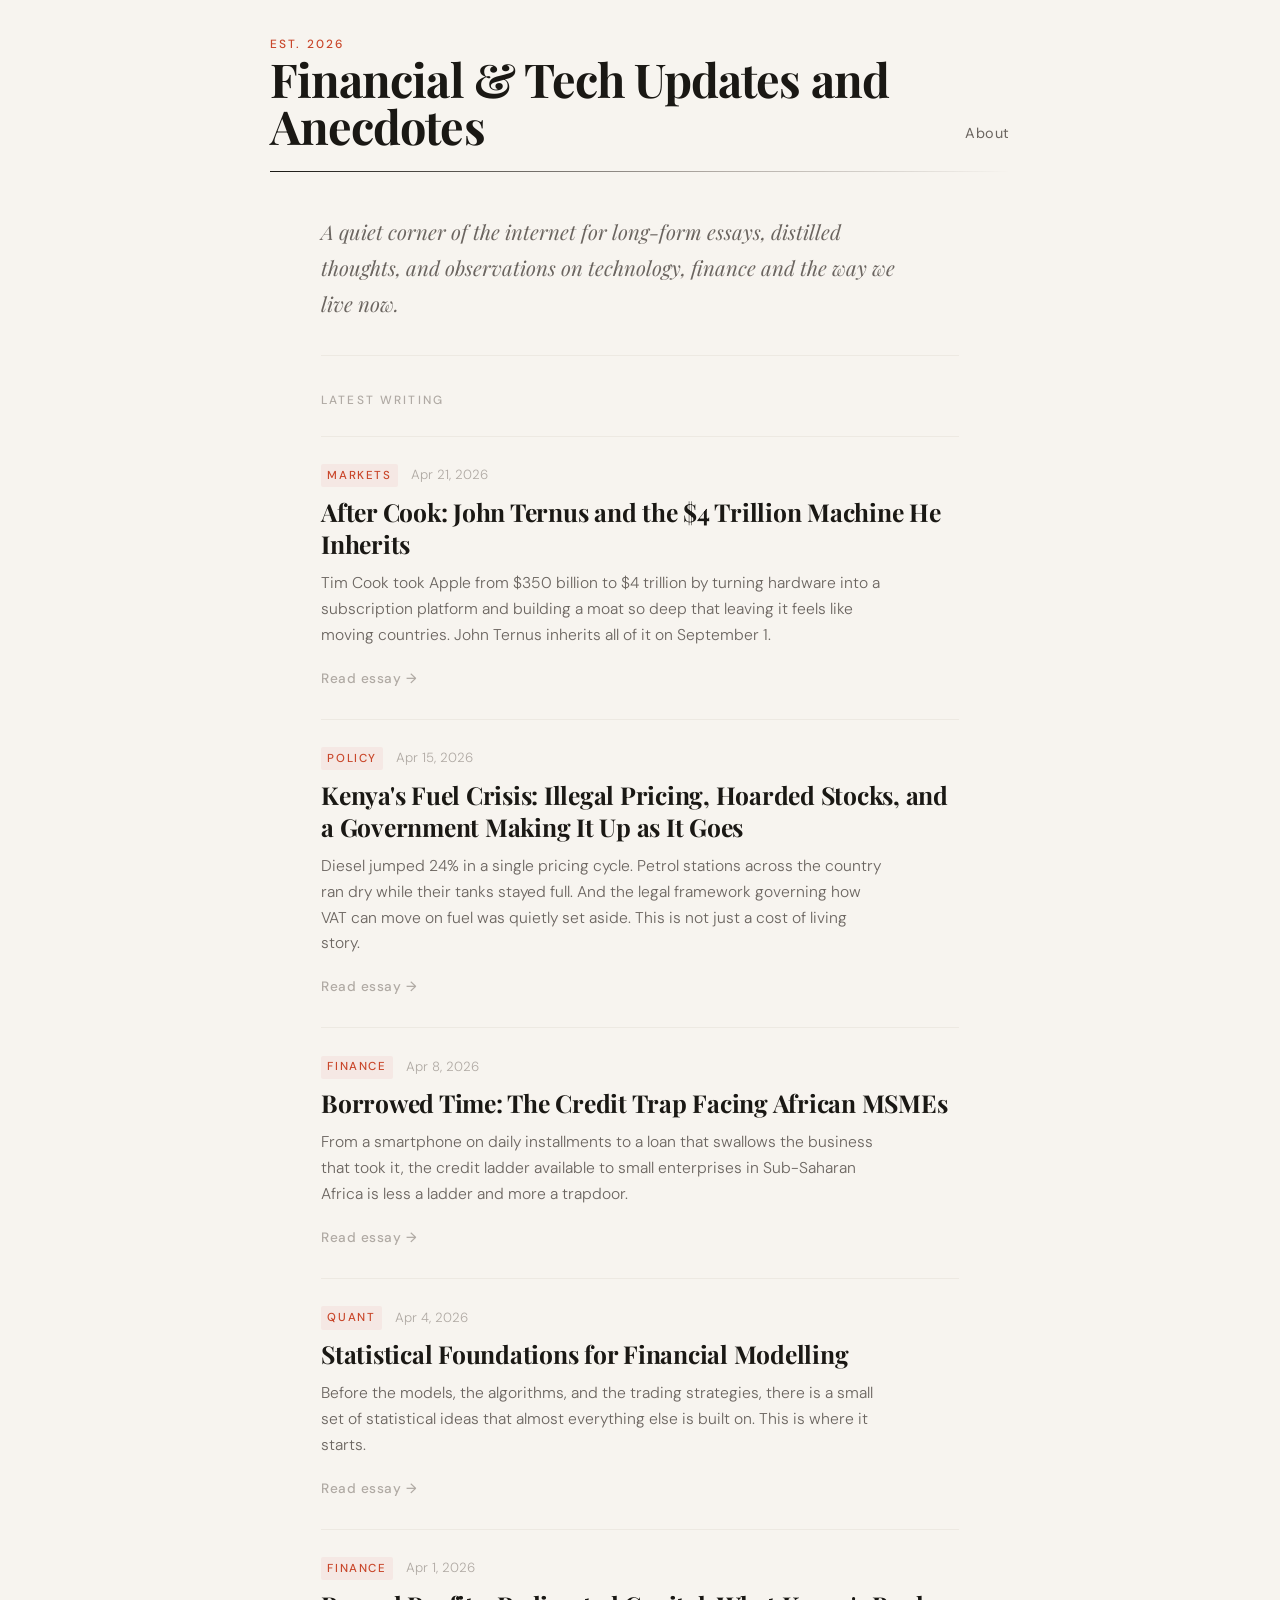
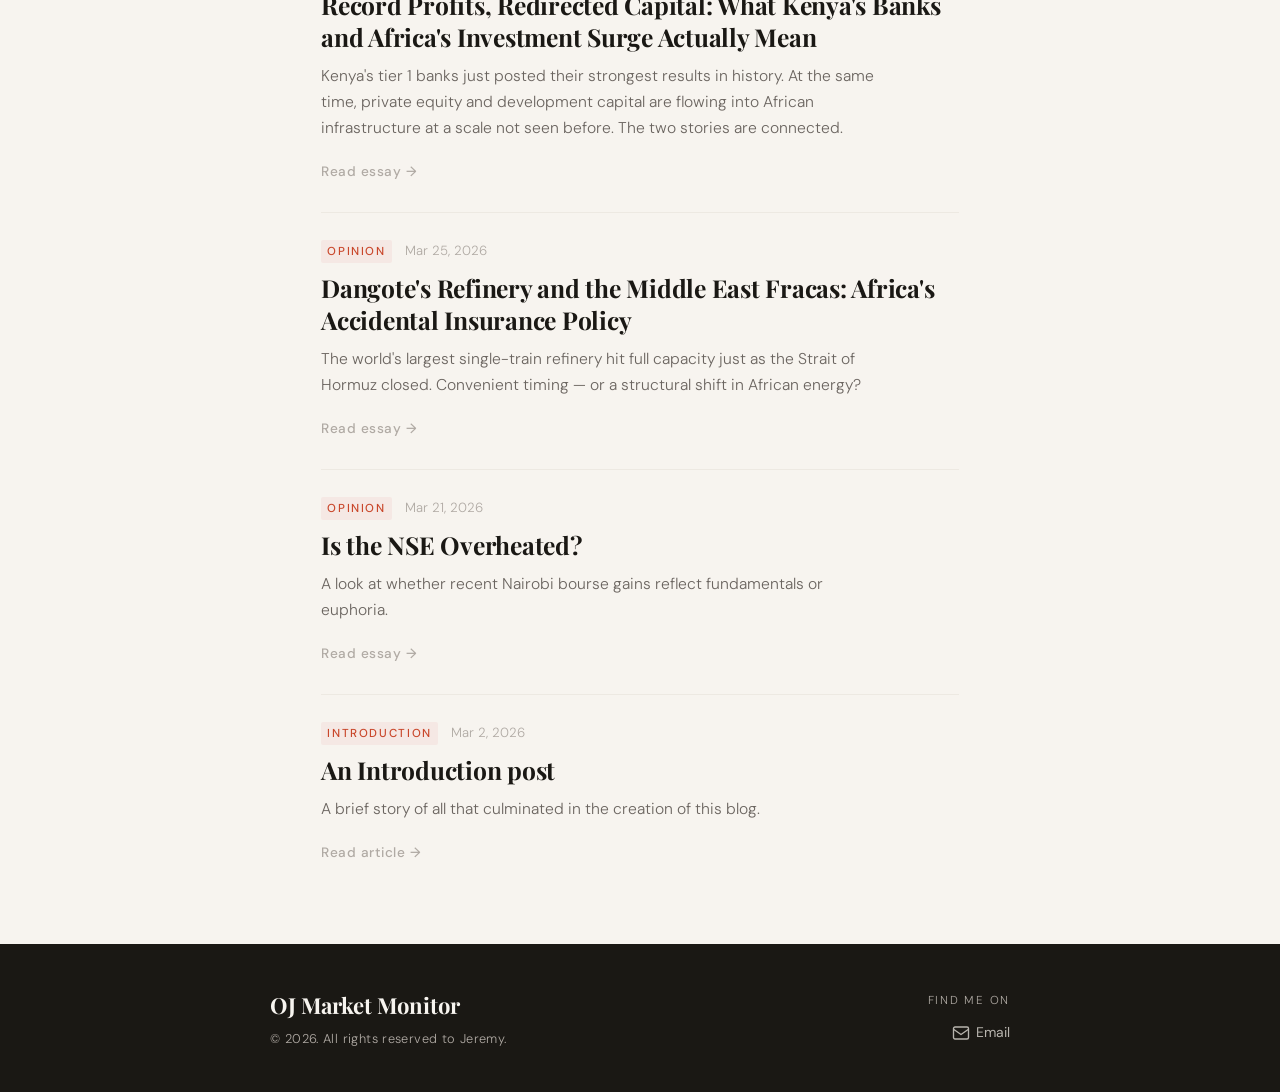
==== commit b0c16eda: "Auto: publish new article" ====
--- a/index.html
+++ b/index.html
@@ -34,7 +34,19 @@
 </section>
 <!-- ARTICLE CARDS -->
 <section class="articles-section">
-<div class="section-label">Latest Writing</div><article class="card" data-index="09">
+<div class="section-label">Latest Writing</div><article class="card" data-index="10">
+<a class="card-link" href="apple-ternus-cook.html">
+<div class="card-meta">
+<span class="card-tag">Markets</span>
+<span class="card-date">Apr 21, 2026</span>
+</div>
+<h2 class="card-title">After Cook: John Ternus and the $4 Trillion Machine He Inherits</h2>
+<p class="card-excerpt">
+            Tim Cook took Apple from $350 billion to $4 trillion by turning hardware into a subscription platform and building a moat so deep that leaving it feels like moving countries. John Ternus inherits all of it on September 1.
+          </p>
+<span class="card-read">Read essay →</span>
+</a>
+</article><article class="card" data-index="09">
 <a class="card-link" href="kenya-fuel-crisis.html">
 <div class="card-meta">
 <span class="card-tag">Policy</span>
